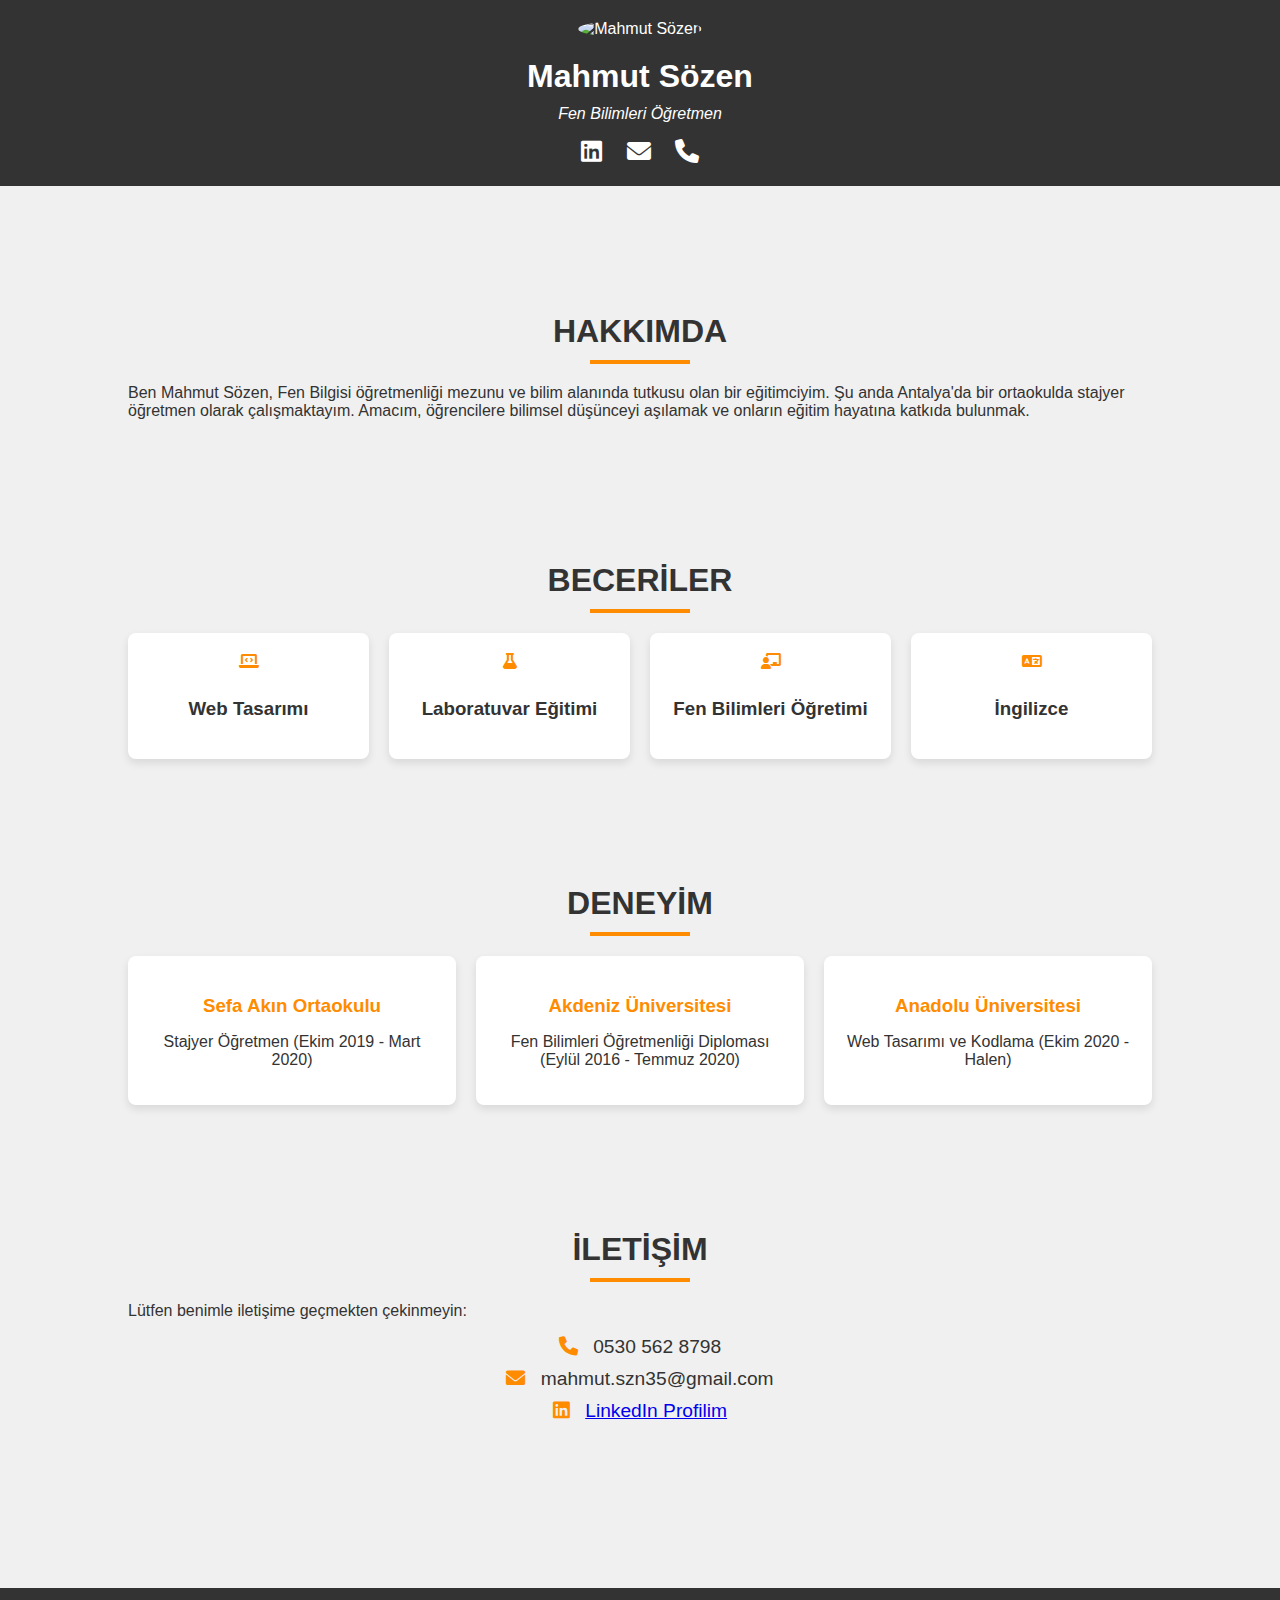
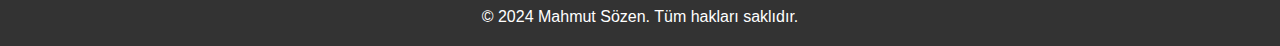
==== index.html @ 30206d36 "Update index.html" ====
<!DOCTYPE html>
<html lang="tr">
<head>
    <meta charset="UTF-8">
    <meta name="viewport" content="width=device-width, initial-scale=1.0">
    <title>Mahmut Sözen - CV</title>
    <link rel="stylesheet" href="https://cdnjs.cloudflare.com/ajax/libs/font-awesome/6.0.0-beta3/css/all.min.css">
    <link rel="stylesheet" href="css/styles.css">
</head>
<body>
    <header>
        <div class="container">
            <div class="profile">
                <img src="img/profile.jpg" alt="Mahmut Sözen">
                <h1>Mahmut Sözen</h1>
                <p>Fen Bilimleri Öğretmen</p>
                <div class="social-links">
                    <a href="https://www.linkedin.com/in/mahmut-sözen/" target="_blank"><i class="fab fa-linkedin"></i></a>
                    <a href="mailto:mahmut.szn35@gmail.com"><i class="fas fa-envelope"></i></a>
                    <a href="tel:+90530********"><i class="fas fa-phone"></i></a>
                </div>
            </div>
        </div>
    </header>

    <main>
        <section id="about" class="section">
            <div class="container">
                <h2>Hakkımda</h2>
                <p>Ben Mahmut Sözen, Fen Bilgisi öğretmenliği mezunu ve bilim alanında tutkusu olan bir eğitimciyim. Şu anda Antalya'da bir ortaokulda stajyer öğretmen olarak çalışmaktayım. Amacım, öğrencilere bilimsel düşünceyi aşılamak ve onların eğitim hayatına katkıda bulunmak.</p>
            </div>
        </section>

        <section id="skills" class="section">
            <div class="container">
                <h2>Beceriler</h2>
                <div class="skills-list">
                    <div class="skill">
                        <i class="fas fa-laptop-code"></i>
                        <h3>Web Tasarımı</h3>
                    </div>
                    <div class="skill">
                        <i class="fas fa-flask"></i>
                        <h3>Laboratuvar Eğitimi</h3>
                    </div>
                    <div class="skill">
                        <i class="fas fa-chalkboard-teacher"></i>
                        <h3>Fen Bilimleri Öğretimi</h3>
                    </div>
                    <div class="skill">
                        <i class="fas fa-language"></i>
                        <h3>İngilizce</h3>
                    </div>
                </div>
            </div>
        </section>

        <section id="experience" class="section">
            <div class="container">
                <h2>Deneyim</h2>
                <div class="experience-list">
                    <div class="experience">
                        <h3>Sefa Akın Ortaokulu</h3>
                        <p>Stajyer Öğretmen (Ekim 2019 - Mart 2020)</p>
                    </div>
                    <div class="experience">
                        <h3>Akdeniz Üniversitesi</h3>
                        <p>Fen Bilimleri Öğretmenliği Diploması (Eylül 2016 - Temmuz 2020)</p>
                    </div>
                    <div class="experience">
                        <h3>Anadolu Üniversitesi</h3>
                        <p>Web Tasarımı ve Kodlama (Ekim 2020 - Halen)</p>
                    </div>
                </div>
            </div>
        </section>

        <section id="contact" class="section">
            <div class="container">
                <h2>İletişim</h2>
                <p>Lütfen benimle iletişime geçmekten çekinmeyin:</p>
                <ul class="contact-info">
                    <li><i class="fas fa-phone"></i> 0530 562 8798</li>
                    <li><i class="fas fa-envelope"></i> mahmut.szn35@gmail.com</li>
                    <li><i class="fab fa-linkedin"></i> <a href="https://www.linkedin.com/in/mahmut-sözen/" target="_blank">LinkedIn Profilim</a></li>
                </ul>
            </div>
        </section>
    </main>

    <footer>
        <div class="container">
            <p>© 2024 Mahmut Sözen. Tüm hakları saklıdır.</p>
        </div>
    </footer>

    <script src="js/scripts.js"></script>
</body>
</html>
---- css/styles.css ----
/* Genel stil */
body {
    font-family: 'Arial', sans-serif;
    margin: 0;
    padding: 0;
    background-color: #f0f0f0;
    color: #333;
}

/* Header ve Profil Bölümü */
header {
    background-color: #333;
    color: white;
    padding: 20px 0;
    text-align: center;
}

header .profile img {
    border-radius: 50%;
    width: 150px;
    height: 150px;
    object-fit: cover;
    margin-bottom: 10px;
}

header .profile h1 {
    margin: 10px 0;
    font-size: 2em;
}

header .profile p {
    margin: 0;
    font-style: italic;
}

header .social-links {
    margin-top: 15px;
}

header .social-links a {
    color: white;
    margin: 0 10px;
    font-size: 1.5em;
    text-decoration: none;
}

/* Ana bölüm */
main {
    padding: 50px 0;
}

/* Her bir bölüm */
.section {
    padding: 50px 0;
}

.container {
    width: 80%;
    margin: 0 auto;
}

h2 {
    font-size: 2em;
    margin-bottom: 20px;
    text-align: center;
    color: #333;
    text-transform: uppercase;
    position: relative;
}

h2::after {
    content: '';
    width: 100px;
    height: 4px;
    background-color: #ff8c00;
    display: block;
    margin: 10px auto 0;
}

/* Beceriler ve Deneyim Bölümü */
.skills-list, .experience-list {
    display: flex;
    justify-content: space-between;
    flex-wrap: wrap;
    gap: 20px;
}

.skill, .experience {
    background-color: white;
    padding: 20px;
    border-radius: 8px;
    flex: 1;
    min-width: 200px;
    box-shadow: 0 4px 8px rgba(0, 0, 0, 0.1);
    text-align: center;
}

.skill i, .experience h3 {
    color: #ff8c00;
    margin-bottom: 10px;
}

/* İletişim Bölümü */
.contact-info {
    list-style: none;
    padding: 0;
    text-align: center;
}

.contact-info li {
    margin-bottom: 10px;
    font-size: 1.2em;
}

.contact-info li i {
    color: #ff8c00;
    margin-right: 10px;
}

/* Footer */
footer {
    background-color: #333;
    color: white;
    text-align: center;
    padding: 20px 0;
    margin-top: 50px;
}

footer p {
    margin: 0;
}
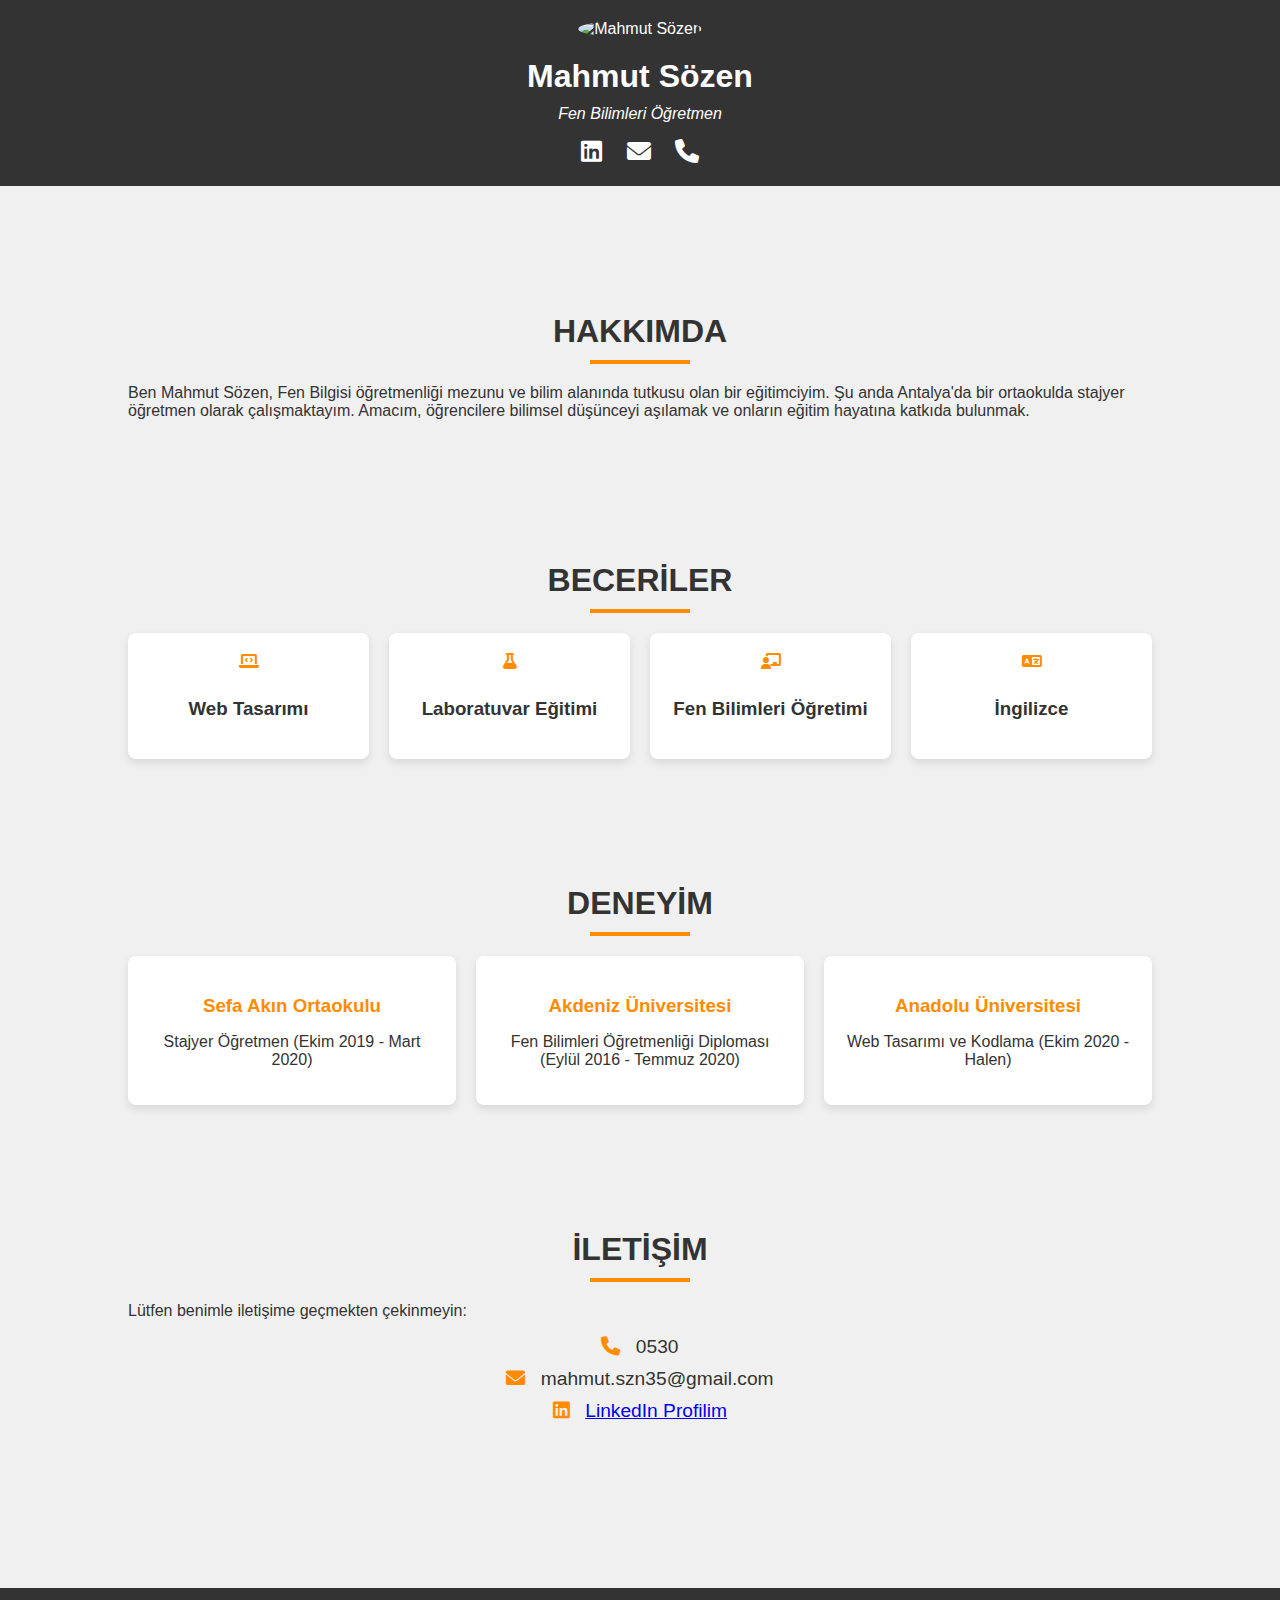
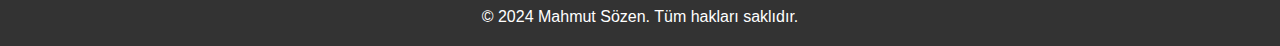
==== commit 981a17e8: "Update index.html" ====
--- a/index.html
+++ b/index.html
@@ -11,7 +11,7 @@
     <header>
         <div class="container">
             <div class="profile">
-                <img src="img/profile.jpg" alt="Mahmut Sözen">
+                <img src="https://avatars.githubusercontent.com/teknoist" alt="Mahmut Sözen">
                 <h1>Mahmut Sözen</h1>
                 <p>Fen Bilimleri Öğretmen</p>
                 <div class="social-links">
@@ -80,7 +80,7 @@
                 <h2>İletişim</h2>
                 <p>Lütfen benimle iletişime geçmekten çekinmeyin:</p>
                 <ul class="contact-info">
-                    <li><i class="fas fa-phone"></i> 0530 562 8798</li>
+                    <li><i class="fas fa-phone"></i> 0530 </li>
                     <li><i class="fas fa-envelope"></i> mahmut.szn35@gmail.com</li>
                     <li><i class="fab fa-linkedin"></i> <a href="https://www.linkedin.com/in/mahmut-sözen/" target="_blank">LinkedIn Profilim</a></li>
                 </ul>
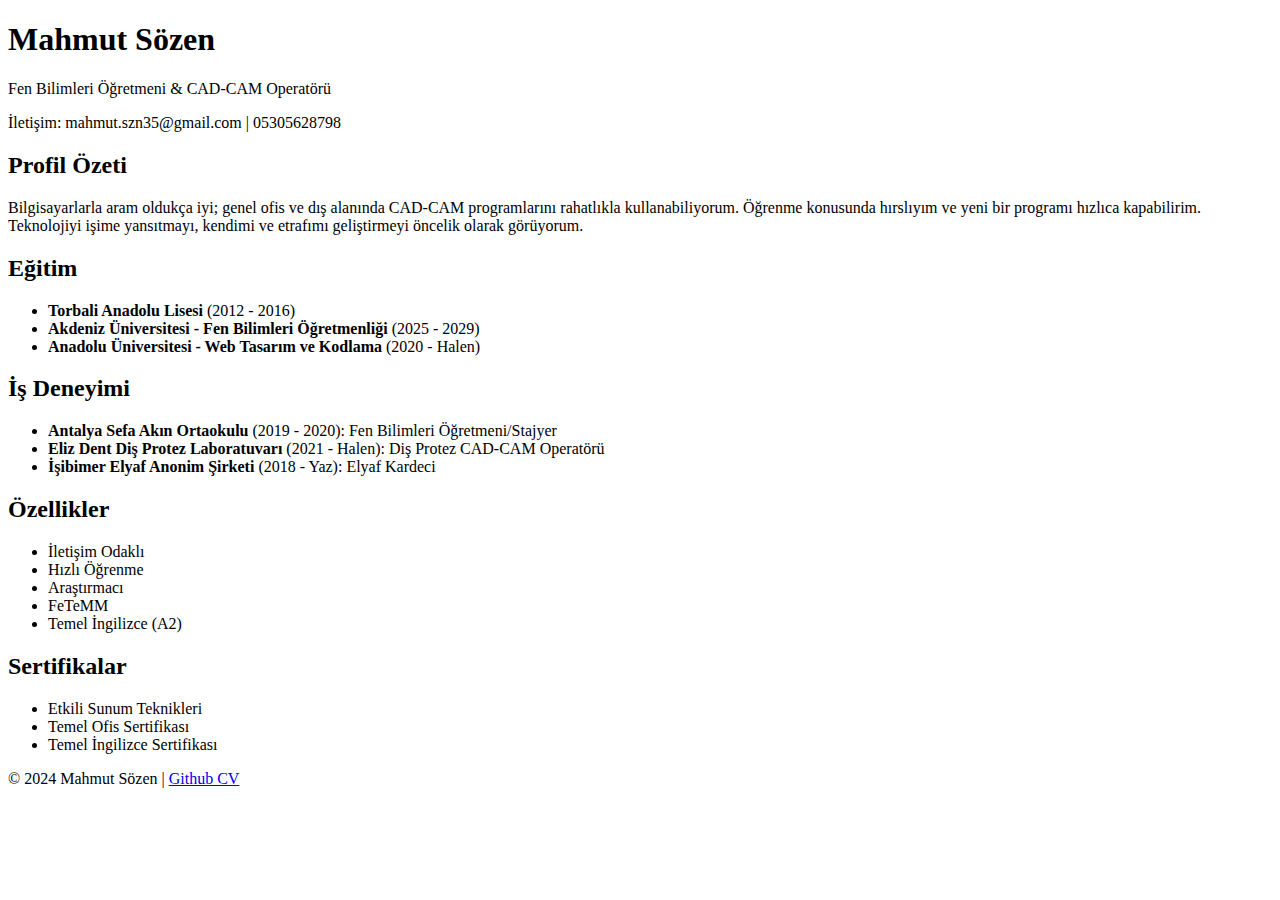
==== commit 05c68170: "Update index.html" ====
--- a/index.html
+++ b/index.html
@@ -4,96 +4,60 @@
     <meta charset="UTF-8">
     <meta name="viewport" content="width=device-width, initial-scale=1.0">
     <title>Mahmut Sözen - CV</title>
-    <link rel="stylesheet" href="https://cdnjs.cloudflare.com/ajax/libs/font-awesome/6.0.0-beta3/css/all.min.css">
-    <link rel="stylesheet" href="css/styles.css">
+    <link rel="stylesheet" href="style.css">
 </head>
 <body>
     <header>
-        <div class="container">
-            <div class="profile">
-                <img src="https://avatars.githubusercontent.com/teknoist" alt="Mahmut Sözen">
-                <h1>Mahmut Sözen</h1>
-                <p>Fen Bilimleri Öğretmen</p>
-                <div class="social-links">
-                    <a href="https://www.linkedin.com/in/mahmut-sözen/" target="_blank"><i class="fab fa-linkedin"></i></a>
-                    <a href="mailto:mahmut.szn35@gmail.com"><i class="fas fa-envelope"></i></a>
-                    <a href="tel:+90530********"><i class="fas fa-phone"></i></a>
-                </div>
-            </div>
-        </div>
+        <h1>Mahmut Sözen</h1>
+        <p>Fen Bilimleri Öğretmeni & CAD-CAM Operatörü</p>
+        <p>İletişim: mahmut.szn35@gmail.com | 05305628798</p>
     </header>
+    
+    <section id="profile">
+        <h2>Profil Özeti</h2>
+        <p>Bilgisayarlarla aram oldukça iyi; genel ofis ve dış alanında CAD-CAM programlarını rahatlıkla kullanabiliyorum. Öğrenme konusunda hırslıyım ve yeni bir programı hızlıca kapabilirim. Teknolojiyi işime yansıtmayı, kendimi ve etrafımı geliştirmeyi öncelik olarak görüyorum.</p>
+    </section>
 
-    <main>
-        <section id="about" class="section">
-            <div class="container">
-                <h2>Hakkımda</h2>
-                <p>Ben Mahmut Sözen, Fen Bilgisi öğretmenliği mezunu ve bilim alanında tutkusu olan bir eğitimciyim. Şu anda Antalya'da bir ortaokulda stajyer öğretmen olarak çalışmaktayım. Amacım, öğrencilere bilimsel düşünceyi aşılamak ve onların eğitim hayatına katkıda bulunmak.</p>
-            </div>
-        </section>
+    <section id="education">
+        <h2>Eğitim</h2>
+        <ul>
+            <li><strong>Torbali Anadolu Lisesi</strong> (2012 - 2016)</li>
+            <li><strong>Akdeniz Üniversitesi - Fen Bilimleri Öğretmenliği</strong> (2025 - 2029)</li>
+            <li><strong>Anadolu Üniversitesi - Web Tasarım ve Kodlama</strong> (2020 - Halen)</li>
+        </ul>
+    </section>
 
-        <section id="skills" class="section">
-            <div class="container">
-                <h2>Beceriler</h2>
-                <div class="skills-list">
-                    <div class="skill">
-                        <i class="fas fa-laptop-code"></i>
-                        <h3>Web Tasarımı</h3>
-                    </div>
-                    <div class="skill">
-                        <i class="fas fa-flask"></i>
-                        <h3>Laboratuvar Eğitimi</h3>
-                    </div>
-                    <div class="skill">
-                        <i class="fas fa-chalkboard-teacher"></i>
-                        <h3>Fen Bilimleri Öğretimi</h3>
-                    </div>
-                    <div class="skill">
-                        <i class="fas fa-language"></i>
-                        <h3>İngilizce</h3>
-                    </div>
-                </div>
-            </div>
-        </section>
+    <section id="experience">
+        <h2>İş Deneyimi</h2>
+        <ul>
+            <li><strong>Antalya Sefa Akın Ortaokulu</strong> (2019 - 2020): Fen Bilimleri Öğretmeni/Stajyer</li>
+            <li><strong>Eliz Dent Diş Protez Laboratuvarı</strong> (2021 - Halen): Diş Protez CAD-CAM Operatörü</li>
+            <li><strong>İşibimer Elyaf Anonim Şirketi</strong> (2018 - Yaz): Elyaf Kardeci</li>
+        </ul>
+    </section>
 
-        <section id="experience" class="section">
-            <div class="container">
-                <h2>Deneyim</h2>
-                <div class="experience-list">
-                    <div class="experience">
-                        <h3>Sefa Akın Ortaokulu</h3>
-                        <p>Stajyer Öğretmen (Ekim 2019 - Mart 2020)</p>
-                    </div>
-                    <div class="experience">
-                        <h3>Akdeniz Üniversitesi</h3>
-                        <p>Fen Bilimleri Öğretmenliği Diploması (Eylül 2016 - Temmuz 2020)</p>
-                    </div>
-                    <div class="experience">
-                        <h3>Anadolu Üniversitesi</h3>
-                        <p>Web Tasarımı ve Kodlama (Ekim 2020 - Halen)</p>
-                    </div>
-                </div>
-            </div>
-        </section>
+    <section id="skills">
+        <h2>Özellikler</h2>
+        <ul>
+            <li>İletişim Odaklı</li>
+            <li>Hızlı Öğrenme</li>
+            <li>Araştırmacı</li>
+            <li>FeTeMM</li>
+            <li>Temel İngilizce (A2)</li>
+        </ul>
+    </section>
 
-        <section id="contact" class="section">
-            <div class="container">
-                <h2>İletişim</h2>
-                <p>Lütfen benimle iletişime geçmekten çekinmeyin:</p>
-                <ul class="contact-info">
-                    <li><i class="fas fa-phone"></i> 0530 </li>
-                    <li><i class="fas fa-envelope"></i> mahmut.szn35@gmail.com</li>
-                    <li><i class="fab fa-linkedin"></i> <a href="https://www.linkedin.com/in/mahmut-sözen/" target="_blank">LinkedIn Profilim</a></li>
-                </ul>
-            </div>
-        </section>
-    </main>
+    <section id="certificates">
+        <h2>Sertifikalar</h2>
+        <ul>
+            <li>Etkili Sunum Teknikleri</li>
+            <li>Temel Ofis Sertifikası</li>
+            <li>Temel İngilizce Sertifikası</li>
+        </ul>
+    </section>
 
     <footer>
-        <div class="container">
-            <p>© 2024 Mahmut Sözen. Tüm hakları saklıdır.</p>
-        </div>
+        <p>&copy; 2024 Mahmut Sözen | <a href="https://teknoist.github.io/CV" target="_blank">Github CV</a></p>
     </footer>
-
-    <script src="js/scripts.js"></script>
 </body>
 </html>
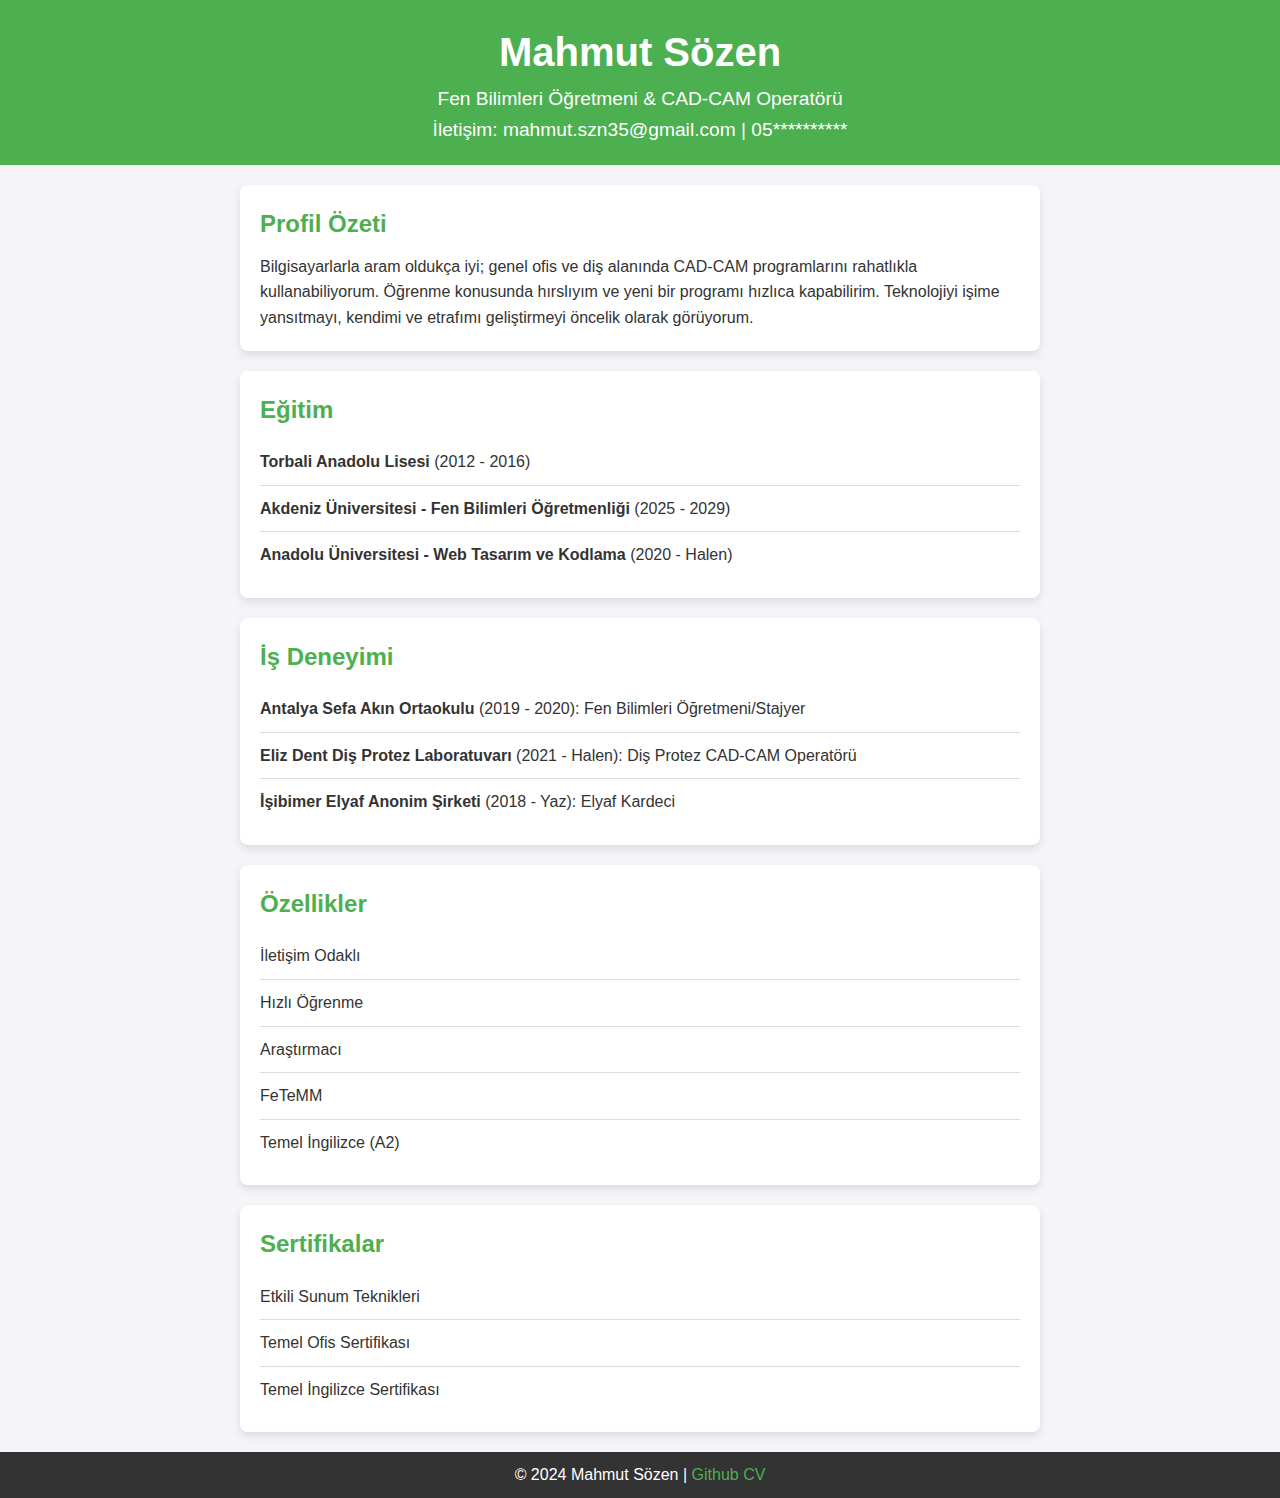
==== commit 28d40b3b: "Update index.html" ====
--- a/index.html
+++ b/index.html
@@ -10,12 +10,12 @@
     <header>
         <h1>Mahmut Sözen</h1>
         <p>Fen Bilimleri Öğretmeni & CAD-CAM Operatörü</p>
-        <p>İletişim: mahmut.szn35@gmail.com | 05305628798</p>
+        <p>İletişim: mahmut.szn35@gmail.com | 05**********</p>
     </header>
     
     <section id="profile">
         <h2>Profil Özeti</h2>
-        <p>Bilgisayarlarla aram oldukça iyi; genel ofis ve dış alanında CAD-CAM programlarını rahatlıkla kullanabiliyorum. Öğrenme konusunda hırslıyım ve yeni bir programı hızlıca kapabilirim. Teknolojiyi işime yansıtmayı, kendimi ve etrafımı geliştirmeyi öncelik olarak görüyorum.</p>
+        <p>Bilgisayarlarla aram oldukça iyi; genel ofis ve diş alanında CAD-CAM programlarını rahatlıkla kullanabiliyorum. Öğrenme konusunda hırslıyım ve yeni bir programı hızlıca kapabilirim. Teknolojiyi işime yansıtmayı, kendimi ve etrafımı geliştirmeyi öncelik olarak görüyorum.</p>
     </section>
 
     <section id="education">
--- a/style.css
+++ b/style.css
@@ -0,0 +1,70 @@
+* {
+    margin: 0;
+    padding: 0;
+    box-sizing: border-box;
+    font-family: Arial, sans-serif;
+}
+
+body {
+    background-color: #f4f4f9;
+    color: #333;
+    line-height: 1.6;
+}
+
+header {
+    background-color: #4CAF50;
+    color: #fff;
+    padding: 20px 0;
+    text-align: center;
+}
+
+header h1 {
+    font-size: 2.5rem;
+}
+
+header p {
+    font-size: 1.2rem;
+}
+
+section {
+    max-width: 800px;
+    margin: 20px auto;
+    padding: 20px;
+    background: #fff;
+    border-radius: 8px;
+    box-shadow: 0 4px 8px rgba(0, 0, 0, 0.1);
+}
+
+section h2 {
+    color: #4CAF50;
+    margin-bottom: 10px;
+}
+
+ul {
+    list-style-type: none;
+}
+
+ul li {
+    padding: 10px 0;
+    border-bottom: 1px solid #ddd;
+}
+
+ul li:last-child {
+    border-bottom: none;
+}
+
+footer {
+    text-align: center;
+    padding: 10px;
+    background-color: #333;
+    color: #fff;
+}
+
+footer a {
+    color: #4CAF50;
+    text-decoration: none;
+}
+
+footer a:hover {
+    text-decoration: underline;
+}
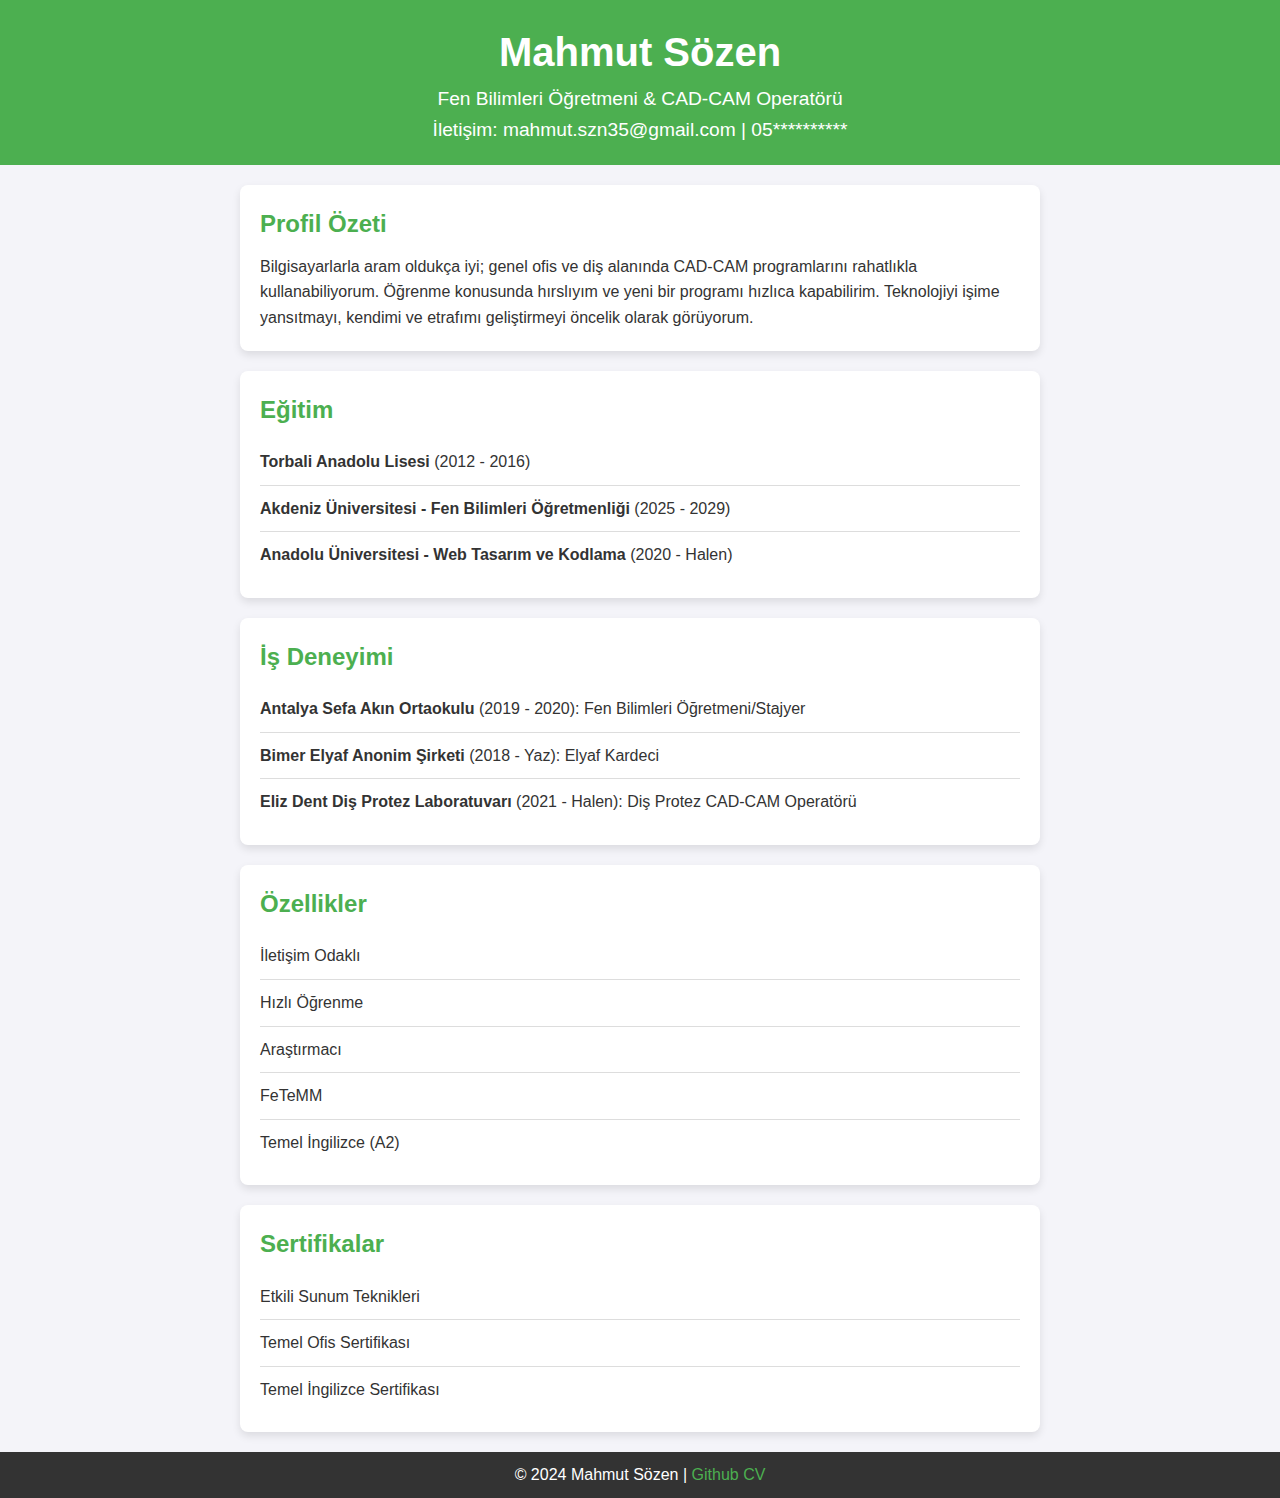
==== commit 9c0c6598: "Update index.html" ====
--- a/index.html
+++ b/index.html
@@ -31,8 +31,8 @@
         <h2>İş Deneyimi</h2>
         <ul>
             <li><strong>Antalya Sefa Akın Ortaokulu</strong> (2019 - 2020): Fen Bilimleri Öğretmeni/Stajyer</li>
+            <li><strong>Bimer Elyaf Anonim Şirketi</strong> (2018 - Yaz): Elyaf Kardeci</li>
             <li><strong>Eliz Dent Diş Protez Laboratuvarı</strong> (2021 - Halen): Diş Protez CAD-CAM Operatörü</li>
-            <li><strong>İşibimer Elyaf Anonim Şirketi</strong> (2018 - Yaz): Elyaf Kardeci</li>
         </ul>
     </section>
 
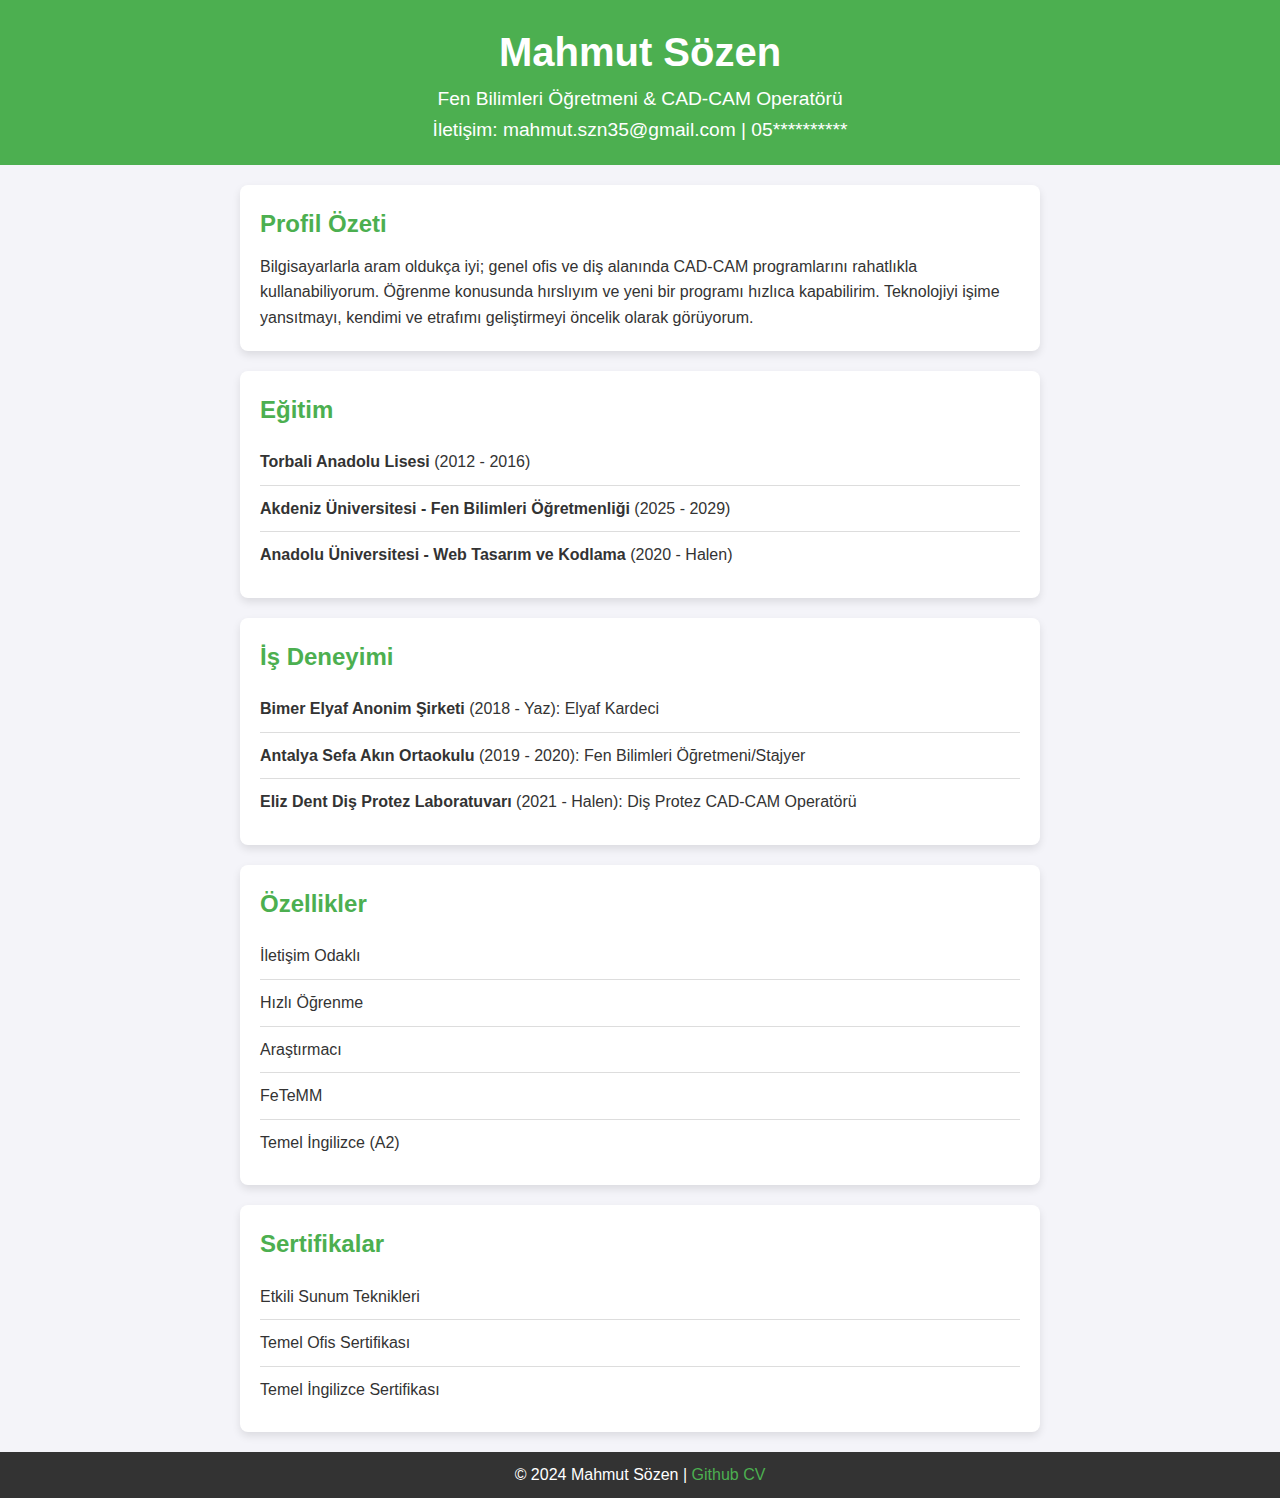
==== commit 7dd62db3: "Update index.html" ====
--- a/index.html
+++ b/index.html
@@ -30,8 +30,8 @@
     <section id="experience">
         <h2>İş Deneyimi</h2>
         <ul>
+            <li><strong>Bimer Elyaf Anonim Şirketi</strong> (2018 - Yaz): Elyaf Kardeci</li>
             <li><strong>Antalya Sefa Akın Ortaokulu</strong> (2019 - 2020): Fen Bilimleri Öğretmeni/Stajyer</li>
-            <li><strong>Bimer Elyaf Anonim Şirketi</strong> (2018 - Yaz): Elyaf Kardeci</li>
             <li><strong>Eliz Dent Diş Protez Laboratuvarı</strong> (2021 - Halen): Diş Protez CAD-CAM Operatörü</li>
         </ul>
     </section>
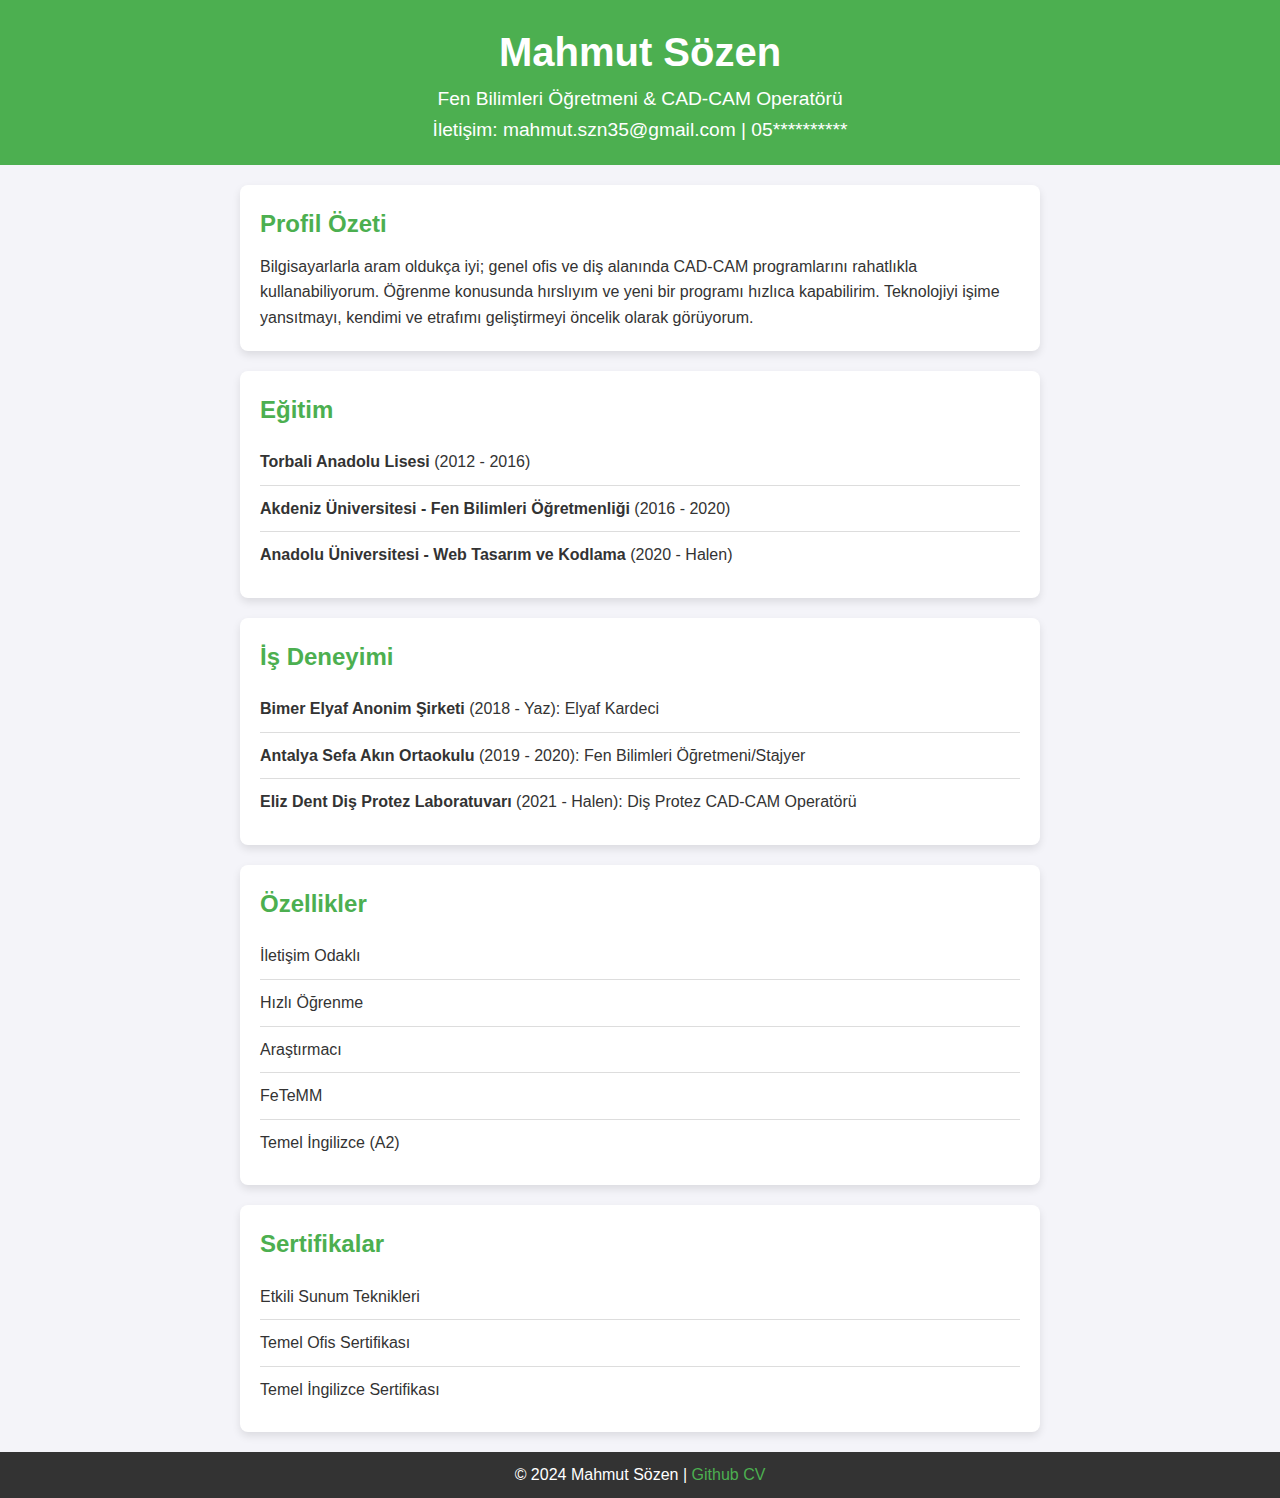
==== commit 83e0bcf7: "Update index.html" ====
--- a/index.html
+++ b/index.html
@@ -22,7 +22,7 @@
         <h2>Eğitim</h2>
         <ul>
             <li><strong>Torbali Anadolu Lisesi</strong> (2012 - 2016)</li>
-            <li><strong>Akdeniz Üniversitesi - Fen Bilimleri Öğretmenliği</strong> (2025 - 2029)</li>
+            <li><strong>Akdeniz Üniversitesi - Fen Bilimleri Öğretmenliği</strong> (2016 - 2020)</li>
             <li><strong>Anadolu Üniversitesi - Web Tasarım ve Kodlama</strong> (2020 - Halen)</li>
         </ul>
     </section>
